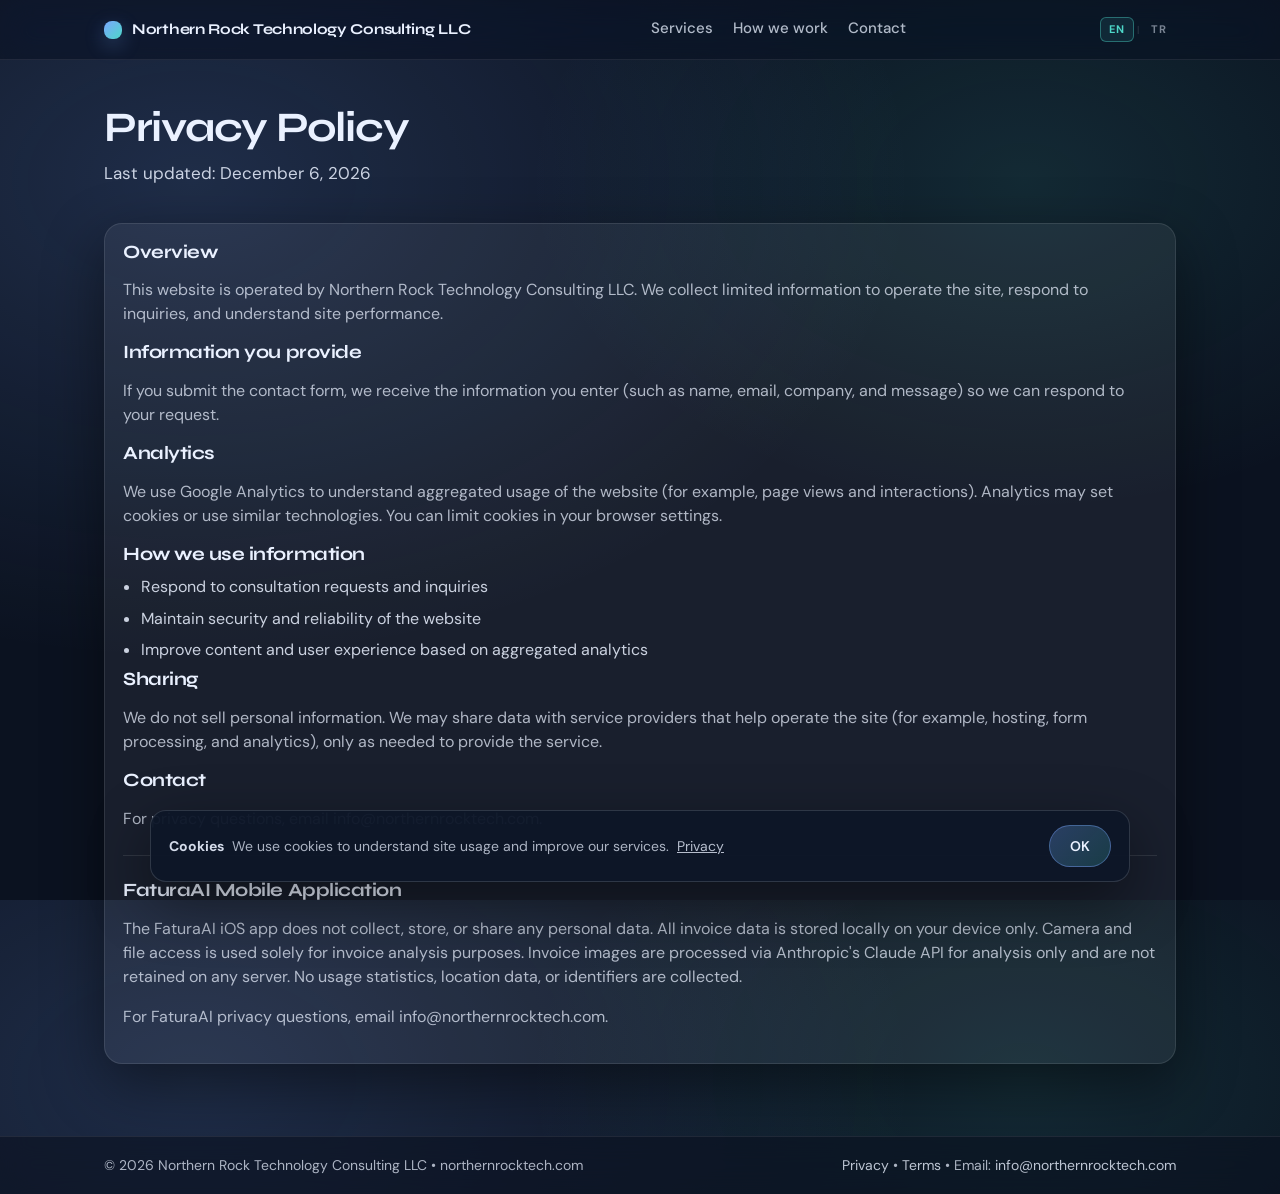
==== privacy.html @ 68e74c22 "Initial commit via Netlify" ====
<!doctype html>
<html lang="en">
<head>
  <meta charset="utf-8" />
<link rel="preconnect" href="https://fonts.googleapis.com" />
  <link rel="preconnect" href="https://fonts.gstatic.com" crossorigin />
  <style id="nrt-critical">
    /* Critical: hide dynamic elements before JS runs */
    .nav-drawer { display: none !important; }
    .skip-link { 
      position: fixed !important; 
      top: -300px !important; 
      opacity: 0 !important;
      pointer-events: none !important;
    }
    .nav-menu-btn { display: none !important; }
    .scroll-top { opacity: 0 !important; pointer-events: none !important; }
  </style>
  <meta name="viewport" content="width=device-width, initial-scale=1" />
  <title>Privacy Policy | Northern Rock Technology Consulting</title>
  <meta name="description" content="Privacy policy for Northern Rock Technology Consulting LLC." />
  <link rel="canonical" href="https://northernrocktech.com/privacy.html" />
  <meta property="og:image" content="https://northernrocktech.com/og-image.png" />
  <link rel="preload" href="/styles.css" as="style" />
  <link rel="stylesheet" href="/styles.css" />
  <link rel="icon" href="/favicon.ico" />
  <link rel="manifest" href="/site.webmanifest" />
  <meta name="theme-color" content="#0b1220" />

</head>
<body>
  <header class="nav">
    <div class="nav-inner">
      <a class="brand" href="/">
        <span class="brand-dot" aria-hidden="true"></span>
        <span>Northern Rock Technology Consulting LLC</span>
      </a>
      <nav class="nav-links">
        <a href="/services.html" data-i18n="nav_services">Services</a>
        <a href="/services.html#how" data-i18n="nav_how">How we work</a>
        <a href="/contact.html" data-i18n="nav_contact">Contact</a>
      </nav>
    </div>
  </header>

  <main id="main-content" class="container">
    <section class="page-head">
      <h1 data-i18n="privacy_title">Privacy Policy</h1>
      <p class="muted">Last updated: <span id="d"></span></p>
    </section>

    <section class="section">
      <div class="card" style="padding:18px;">
        <h3 style="margin-top:0;" data-i18n="privacy_h_overview">Overview</h3>
        <p class="muted" data-i18n="privacy_overview">This website is operated by Northern Rock Technology Consulting LLC. We collect limited information to operate the site, respond to inquiries, and understand site performance.</p>

        <h3 data-i18n="privacy_h_provided">Information you provide</h3>
        <p class="muted" data-i18n="privacy_provided">If you submit the contact form, we receive the information you enter (such as name, email, company, and message) so we can respond to your request.</p>

        <h3 data-i18n="privacy_h_analytics">Analytics</h3>
        <p class="muted" data-i18n="privacy_analytics">We use Google Analytics to understand aggregated usage of the website (for example, page views and interactions). Analytics may set cookies or use similar technologies. You can limit cookies in your browser settings.</p>

        <h3 data-i18n="privacy_h_use">How we use information</h3>
        <ul class="list">
          <li data-i18n="privacy_use_l1">Respond to consultation requests and inquiries</li>
          <li data-i18n="privacy_use_l2">Maintain security and reliability of the website</li>
          <li data-i18n="privacy_use_l3">Improve content and user experience based on aggregated analytics</li>
        </ul>

        <h3 data-i18n="privacy_h_sharing">Sharing</h3>
        <p class="muted" data-i18n="privacy_sharing">We do not sell personal information. We may share data with service providers that help operate the site (for example, hosting, form processing, and analytics), only as needed to provide the service.</p>

        <h3 data-i18n="privacy_h_contact">Contact</h3>
        <p class="muted"><span data-i18n="privacy_contact">For privacy questions, email info@northernrocktech.com.</span></p>

        <hr style="border:none; border-top:1px solid rgba(255,255,255,0.1); margin: 24px 0;" />

        <h3 data-i18n="privacy_h_faturaai">FaturaAI Mobile Application</h3>
        <p class="muted" data-i18n="privacy_faturaai_1">The FaturaAI iOS app does not collect, store, or share any personal data. All invoice data is stored locally on your device only. Camera and file access is used solely for invoice analysis purposes. Invoice images are processed via Anthropic's Claude API for analysis only and are not retained on any server. No usage statistics, location data, or identifiers are collected.</p>
        <p class="muted" data-i18n="privacy_faturaai_2">For FaturaAI privacy questions, email info@northernrocktech.com.</p>
      </div>
    </section>
  </main>

  <footer class="footer">
    <div class="container footer-inner">
      <div>© <span id="y"></span> Northern Rock Technology Consulting LLC • northernrocktech.com</div>
      <div class="muted">
        <a href="/privacy.html" data-i18n="footer_privacy">Privacy</a> •
        <a href="/terms.html" data-i18n="footer_terms">Terms</a> •
        <span data-i18n="footer_email_label">Email:</span> <a href="mailto:info@northernrocktech.com">info@northernrocktech.com</a>
      </div>
    </div>
  </footer>

  <script>
    document.getElementById("y").textContent = new Date().getFullYear();
    var dt = new Date();
    document.getElementById("d").textContent = dt.toLocaleDateString(undefined, {year:'numeric',month:'long',day:'numeric'});
  </script>
  <script src="/i18n.js"></script>

  <div id="cookieBanner" class="cookie" role="dialog" aria-live="polite" aria-label="Cookie notice" hidden>
    <div class="cookie-inner">
      <div class="cookie-text">
        <strong data-i18n="cookie_title">Cookies</strong>
        <span class="muted" data-i18n="cookie_text">We use cookies to understand site usage and improve our services.</span>
        <a class="cookie-link" href="/privacy.html" data-i18n="footer_privacy">Privacy</a>
      </div>
      <button id="cookieAccept" class="btn primary" type="button" data-i18n="cookie_ok">OK</button>
    </div>
  </div>
  <script>
    (function(){try{var key="nrt_cookie_ok";var banner=document.getElementById("cookieBanner");var btn=document.getElementById("cookieAccept");if(!banner||!btn)return;if(!localStorage.getItem(key)){banner.hidden=false;banner.classList.add("show");}btn.addEventListener("click",function(){localStorage.setItem(key,"1");banner.classList.remove("show");banner.hidden=true;});}catch(e){}})();
  </script>
</body>
</html>
---- styles.css ----
@import url('https://fonts.googleapis.com/css2?family=Syne:wght@400;500;600;700;800&family=DM+Sans:ital,opsz,wght@0,9..40,300;0,9..40,400;0,9..40,500;0,9..40,600;1,9..40,300;1,9..40,400&display=swap');

/* ============================================================
   Northern Rock Technology Consulting — styles.css v2
   UX-improved: accessibility, mobile nav, transitions, contrast
   ============================================================ */

/* ── Design Tokens ── */
:root {
  --bg: #0b1220;
  --card: rgba(255,255,255,.06);
  --border: rgba(255,255,255,.10);
  --text: #eaf1ff;
  --muted: rgba(234,241,255,.72);
  --muted-strong: rgba(234,241,255,.85); /* improved contrast */
  --accent: #7aa7ff;
  --accent2: #4dd7c8;
  --accent-hover: #9dbfff;
  --shadow: 0 20px 60px rgba(0,0,0,.45);
  --shadow-sm: 0 4px 20px rgba(0,0,0,.30);
  --radius: 18px;
  --radius-sm: 12px;
  --nav-h: 60px;
  --transition: .18s ease;
  --font-display: 'Syne', ui-sans-serif, sans-serif;
  --font-body: 'DM Sans', ui-sans-serif, sans-serif;
}

/* ── Reset & Base ── */
*, *::before, *::after { box-sizing: border-box; }
html { scroll-behavior: smooth; }
html, body { height: 100%; }
body {
  margin: 0;
  font-family: 'DM Sans', ui-sans-serif, system-ui, sans-serif;
  background:
    radial-gradient(1200px 800px at 15% 20%, rgba(122,167,255,.18), transparent 60%),
    radial-gradient(900px 600px at 80% 20%, rgba(77,215,200,.12), transparent 55%),
    var(--bg);
  color: var(--text);
  -webkit-font-smoothing: antialiased;
  line-height: 1.5;
}

/* ── Heading & Display Typography ── */
h1, h2, h3, h4, h5, h6 {
  margin: 0;
  font-family: var(--font-display);
  font-weight: 700;
  line-height: 1.12;
  letter-spacing: -0.025em;
}
p, li, label, figcaption {
  font-family: var(--font-body);
}


/* ── Page fade-in (prevents flash on navigation) ── */
body { animation: pageFade .22s ease; }
@keyframes pageFade { from { opacity: 0; } to { opacity: 1; } }

/* ── Skip to content (accessibility - visually hidden until focused) ── */
.skip-link {
  position: fixed;
  top: -200px;
  left: 16px;
  z-index: 9999;
  padding: 10px 18px;
  border-radius: 8px;
  background: var(--accent);
  color: #0b1220;
  font-weight: 700;
  font-size: 14px;
  transition: top .15s ease;
  pointer-events: none;
  opacity: 0;
}
.skip-link:focus {
  top: 10px;
  pointer-events: auto;
  opacity: 1;
}

/* ── Links ── */
a { color: inherit; text-decoration: none; }
a:hover { opacity: .92; }

/* ── Focus rings (accessibility) ── */
:focus-visible {
  outline: 2px solid var(--accent);
  outline-offset: 3px;
  border-radius: 4px;
}

/* ── Container ── */
.container { max-width: 1120px; margin: 0 auto; padding: 24px; }

/* ============================================================
   NAVIGATION
   ============================================================ */
.nav {
  position: sticky;
  top: 0;
  z-index: 200;
  height: var(--nav-h);
  backdrop-filter: blur(16px) saturate(1.4);
  -webkit-backdrop-filter: blur(16px) saturate(1.4);
  background: rgba(11,18,32,.60);
  border-bottom: 1px solid rgba(255,255,255,.08);
}
.nav-inner {
  max-width: 1120px;
  margin: 0 auto;
  padding: 0 24px;
  height: 100%;
  display: flex;
  align-items: center;
  justify-content: space-between;
  gap: 16px;
}
.brand {
  display: flex;
  align-items: center;
  gap: 10px;
  font-weight: 700;
  font-family: var(--font-display);
  font-size: 15px;
  letter-spacing: -0.02em;
  flex-shrink: 0;
  transition: opacity var(--transition);
}
.brand:hover { opacity: .85; }
.brand-dot {
  width: 18px; height: 18px;
  border-radius: 8px;
  background: linear-gradient(135deg, var(--accent), var(--accent2));
  box-shadow: 0 6px 20px rgba(122,167,255,.30);
  flex-shrink: 0;
}

/* Desktop nav links */
.nav-links {
  display: flex;
  align-items: center;
  gap: 20px;
}
.nav-links a {
  color: rgba(234,241,255,.75);
  font-family: var(--font-body);
  font-weight: 500;
  font-size: 15px;
  padding: 4px 0;
  border-bottom: 2px solid transparent;
  transition: color var(--transition), border-color var(--transition);
}
.nav-links a:hover { color: var(--text); opacity: 1; }
.nav-links a.active {
  color: var(--text);
  border-bottom-color: var(--accent2);
}

/* ── Language Switcher ── */
.lang-switcher {
  display: flex;
  align-items: center;
  gap: 3px;
  margin-left: 14px;
  flex-shrink: 0;
}
.lang-toggle {
  background: none;
  border: 1px solid transparent;
  color: rgba(234,241,255,.50);
  font-size: 11px;
  font-weight: 700;
  letter-spacing: .08em;
  padding: 4px 8px;
  border-radius: 6px;
  cursor: pointer;
  transition: color var(--transition), border-color var(--transition), background var(--transition);
  font-family: inherit;
  line-height: 1.4;
}
.lang-toggle:hover { color: var(--text); background: rgba(255,255,255,.07); }
.lang-toggle.active {
  color: var(--accent2);
  border-color: rgba(77,215,200,.40);
  background: rgba(77,215,200,.10);
}
.lang-sep {
  color: rgba(255,255,255,.15);
  font-size: 10px;
  user-select: none;
  pointer-events: none;
}

/* ── Mobile hamburger ── */
.nav-menu-btn {
  display: none;
  flex-direction: column;
  justify-content: center;
  align-items: center;
  gap: 5px;
  width: 38px; height: 38px;
  border: 1px solid rgba(255,255,255,.12);
  border-radius: 10px;
  background: rgba(0,0,0,.12);
  cursor: pointer;
  flex-shrink: 0;
  transition: background var(--transition);
}
.nav-menu-btn:hover { background: rgba(255,255,255,.08); }
.nav-menu-btn span {
  display: block;
  width: 18px; height: 2px;
  background: var(--text);
  border-radius: 2px;
  transition: transform .22s ease, opacity .22s ease;
}
.nav-menu-btn.open span:nth-child(1) { transform: translateY(7px) rotate(45deg); }
.nav-menu-btn.open span:nth-child(2) { opacity: 0; transform: scaleX(0); }
.nav-menu-btn.open span:nth-child(3) { transform: translateY(-7px) rotate(-45deg); }

/* Mobile drawer - ALWAYS hidden unless .open class present */
.nav-drawer {
  position: fixed;
  top: var(--nav-h);
  left: 0; right: 0;
  z-index: 199;
  background: rgba(11,18,32,.97);
  backdrop-filter: blur(20px);
  -webkit-backdrop-filter: blur(20px);
  border-bottom: 1px solid rgba(255,255,255,.10);
  padding: 16px 24px 24px;
  flex-direction: column;
  gap: 4px;
  display: none;
}
.nav-drawer.open {
  display: flex;
  animation: drawerSlide .18s ease;
}
@keyframes drawerSlide {
  from { opacity: 0; transform: translateY(-8px); }
  to { opacity: 1; transform: translateY(0); }
}
.nav-drawer a {
  display: block;
  padding: 13px 4px;
  color: rgba(234,241,255,.80);
  font-size: 17px;
  font-weight: 520;
  border-bottom: 1px solid rgba(255,255,255,.06);
  transition: color var(--transition), padding-left var(--transition);
}
.nav-drawer a:last-child { border-bottom: none; }
.nav-drawer a:hover { color: var(--text); padding-left: 8px; opacity: 1; }
.nav-drawer a.active { color: var(--accent2); }
.nav-drawer .drawer-lang {
  display: flex;
  gap: 8px;
  margin-top: 12px;
  padding-top: 12px;
  border-top: 1px solid rgba(255,255,255,.08);
}

/* ============================================================
   CARDS
   ============================================================ */
.card {
  background: var(--card);
  border: 1px solid var(--border);
  border-radius: var(--radius);
  box-shadow: var(--shadow);
  transition: border-color var(--transition), transform var(--transition), box-shadow var(--transition), background var(--transition);
}
/* Clickable cards (service items) get lift on hover */
.service.card:hover, a.card:hover {
  border-color: rgba(122,167,255,.30);
  transform: translateY(-3px);
  background: rgba(122,167,255,.05);
  box-shadow: 0 16px 48px rgba(0,0,0,.45), 0 0 0 1px rgba(122,167,255,.10);
}
.service.card:hover .service-icon {
  background: rgba(122,167,255,.14);
  border-color: rgba(122,167,255,.25);
}

/* ── Typography helpers ── */
.muted { color: var(--muted); }
.muted-strong { color: var(--muted-strong); }
.tiny { font-size: 12px; line-height: 1.4; }

/* ============================================================
   HERO
   ============================================================ */
.hero {
  display: grid;
  grid-template-columns: 1.4fr .9fr;
  gap: 18px;
  padding-top: 18px;
  align-items: stretch;
}
.hero-card { 
  padding: 30px 32px;
  position: relative;
  overflow: hidden;
}

/* Subtle dot-grid texture on hero left card */
.hero-card::before {
  content: '';
  position: absolute;
  inset: 0;
  background-image: radial-gradient(circle, rgba(122,167,255,.12) 1px, transparent 1px);
  background-size: 28px 28px;
  background-position: 14px 14px;
  pointer-events: none;
  z-index: 0;
}
.hero-card > * { position: relative; z-index: 1; }

/* Animated accent top border */
.hero-card::after {
  content: '';
  position: absolute;
  top: 0; left: 0;
  height: 2px;
  width: 100%;
  background: linear-gradient(90deg, var(--accent), var(--accent2), transparent);
  opacity: .7;
}
.eyebrow {
  color: var(--accent2);
  font-weight: 600;
  font-size: 12px;
  letter-spacing: .10em;
  margin-bottom: 12px;
  text-transform: uppercase;
  font-family: var(--font-body);
  opacity: .9;
}
.hero h1 {
  font-size: clamp(26px, 2.8vw, 36px);
  line-height: 1.08;
  margin: 0 0 18px;
  letter-spacing: -.045em;
  font-family: var(--font-display);
  font-weight: 700;
}
.hero p {
  font-size: 18px;
  line-height: 1.65;
  margin: 0 0 24px;
  color: var(--muted-strong);
  font-family: var(--font-body);
  font-weight: 300;
}
.hero-actions {
  display: flex;
  flex-wrap: wrap;
  gap: 10px;
  align-items: center;
}

.pill {
  display: inline-flex;
  align-items: center;
  padding: 9px 14px;
  border-radius: 999px;
  border: 1px solid rgba(255,255,255,.12);
  background: rgba(0,0,0,.10);
  color: rgba(234,241,255,.80);
  font-size: 13px;
  letter-spacing: .01em;
}

/* ── Hero meta card ── */
.hero-meta {
  padding: 22px;
  position: relative;
  overflow: hidden;
  height: 100%;
  display: flex;
  flex-direction: column;
  justify-content: space-between;
}
.meta-row {
  display: grid;
  grid-template-columns: 140px 1fr;
  gap: 14px;
  align-items: start;
  padding: 12px 0;
  border-bottom: 1px solid rgba(255,255,255,.07);
}
.meta-row:last-of-type { border-bottom: none; }
.meta-k { color: var(--muted); white-space: nowrap; font-size: 14px; }
.meta-v {
  text-align: right;
  font-weight: 650;
  line-height: 1.35;
  overflow-wrap: anywhere;
  word-break: break-word;
  font-size: 14px;
}

/* orbs */
.meta-visual { position: absolute; inset: -40px -40px auto auto; width: 240px; height: 240px; opacity: .28; pointer-events: none; }
.orb {
  position: absolute;
  inset: 0;
  border-radius: 90px;
  background:
    radial-gradient(circle at 35% 35%, rgba(122,167,255,.35), transparent 55%),
    radial-gradient(circle at 60% 65%, rgba(77,215,200,.24), transparent 55%);
}
.orb.small { inset: 55px 55px auto auto; width: 110px; height: 110px; border-radius: 44px; opacity: .85; }
.orb.tiny { inset: auto auto 70px 70px; width: 70px; height: 70px; border-radius: 30px; opacity: .7; }

/* ============================================================
   BUTTONS
   ============================================================ */
.btn {
  display: inline-flex;
  align-items: center;
  justify-content: center;
  gap: 8px;
  padding: 11px 20px;
  border-radius: 999px;
  border: 1px solid rgba(255,255,255,.16);
  background: rgba(0,0,0,.14);
  color: var(--text);
  font-weight: 600;
  font-size: 14px;
  font-family: var(--font-body);
  letter-spacing: 0.01em;
  cursor: pointer;
  transition: transform var(--transition), background var(--transition), border-color var(--transition), box-shadow var(--transition);
  position: relative;
  overflow: hidden;
  white-space: nowrap;
}
.btn:hover {
  transform: translateY(-2px);
  background: rgba(255,255,255,.07);
  border-color: rgba(255,255,255,.22);
  box-shadow: 0 8px 24px rgba(0,0,0,.30);
  opacity: 1;
}
.btn:active { transform: translateY(0); }

.btn.primary {
  border-color: rgba(122,167,255,.40);
  background: linear-gradient(135deg, rgba(122,167,255,.28), rgba(77,215,200,.20));
}
.btn.primary:hover {
  border-color: rgba(122,167,255,.65);
  background: linear-gradient(135deg, rgba(122,167,255,.38), rgba(77,215,200,.30));
  box-shadow: 0 8px 28px rgba(122,167,255,.20);
}

/* Loading state */
.btn.loading {
  pointer-events: none;
  opacity: .7;
}
.btn.loading::after {
  content: '';
  width: 14px; height: 14px;
  border: 2px solid rgba(255,255,255,.3);
  border-top-color: var(--text);
  border-radius: 50%;
  animation: spin .65s linear infinite;
  margin-left: 6px;
}
@keyframes spin { to { transform: rotate(360deg); } }

/* ============================================================
   SECTIONS & GRID
   ============================================================ */
.section { padding: 20px 0 8px; }
.section-head {
  display: flex;
  align-items: flex-end;
  justify-content: space-between;
  gap: 16px;
  margin-bottom: 16px;
}
.section-head h2 { margin: 0; font-size: 30px; letter-spacing: -.03em; font-family: var(--font-display); font-weight: 800; }
.section-head p { margin: 0; }

.grid {
  display: grid;
  grid-template-columns: repeat(2, minmax(0, 1fr));
  gap: 16px;
}

/* Service cards */
.section .grid .card {
  animation: cardFadeIn .35s ease both;
}
.section .grid .card:nth-child(1) { animation-delay: .05s; }
.section .grid .card:nth-child(2) { animation-delay: .10s; }
.section .grid .card:nth-child(3) { animation-delay: .15s; }
.section .grid .card:nth-child(4) { animation-delay: .20s; }
@keyframes cardFadeIn {
  from { opacity: 0; transform: translateY(12px); }
  to   { opacity: 1; transform: translateY(0); }
}
.service { padding: 22px; }
.service h3 { margin: 10px 0 8px; font-size: 16px; letter-spacing: -.02em; font-family: var(--font-display); font-weight: 700; }
.service p { margin: 0 0 8px; color: var(--muted); }
.service-icon {
  width: 42px; height: 42px;
  border-radius: 14px;
  display: flex;
  align-items: center;
  justify-content: center;
  border: 1px solid rgba(255,255,255,.12);
  background: rgba(0,0,0,.14);
  font-size: 20px;
  transition: background var(--transition), border-color var(--transition), transform .22s ease;
}
.list { margin: 10px 0 0; padding-left: 18px; color: var(--muted-strong); }
.list li { margin: 8px 0; line-height: 1.45; }

/* CTA strip */
.cta {
  margin-top: 18px;
  padding: 20px 24px;
  display: flex;
  align-items: center;
  justify-content: space-between;
  gap: 16px;
  flex-wrap: wrap;
}
.cta-title { margin: 0 0 6px; font-size: 20px; font-weight: 700; font-family: var(--font-display); letter-spacing: -.02em; }

/* ============================================================
   PAGE HEADERS
   ============================================================ */
.page-head { padding-top: 20px; margin-bottom: 4px; }
.page-head h1 { margin: 0 0 10px; font-size: 42px; letter-spacing: -.03em; font-family: var(--font-display); }
.page-head p { margin: 0 0 16px; color: var(--muted-strong); font-size: 17px; }

/* ============================================================
   CONTACT FORM
   ============================================================ */
.contact-grid { grid-template-columns: .9fr 1.1fr; }

label {
  display: block;
  margin-top: 14px;
  margin-bottom: 6px;
  font-weight: 650;
  font-size: 14px;
  color: rgba(234,241,255,.88);
  letter-spacing: .01em;
}
input, textarea, select {
  width: 100%;
  padding: 12px 14px;
  border-radius: var(--radius-sm);
  border: 1px solid rgba(255,255,255,.14);
  background: rgba(0,0,0,.18);
  color: var(--text);
  font-size: 16px; /* prevents iOS auto-zoom */
  font-family: inherit;
  outline: none;
  transition: border-color var(--transition), box-shadow var(--transition);
}
textarea { min-height: 120px; resize: vertical; }
input:focus, textarea:focus {
  border-color: rgba(122,167,255,.55);
  box-shadow: 0 0 0 3px rgba(122,167,255,.10);
}
input::placeholder, textarea::placeholder { color: rgba(234,241,255,.35); }

.form-actions {
  display: flex;
  align-items: center;
  gap: 12px;
  margin-top: 16px;
  flex-wrap: wrap;
}
.hidden { display: none; }

/* ============================================================
   FOOTER
   ============================================================ */
.footer {
  margin-top: 40px;
  border-top: 1px solid rgba(255,255,255,.08);
  font-family: var(--font-body);
  background: rgba(11,18,32,.60);
  backdrop-filter: blur(14px);
  -webkit-backdrop-filter: blur(14px);
}
.footer-inner {
  max-width: 1120px;
  margin: 0 auto;
  display: flex;
  justify-content: space-between;
  align-items: center;
  gap: 12px;
  flex-wrap: wrap;
  padding: 18px 24px;
  font-size: 14px;
  color: var(--muted);
}
.footer a { color: rgba(234,241,255,.80); transition: color var(--transition); }
.footer a:hover { color: var(--text); opacity: 1; }

/* ============================================================
   TOAST & MODAL
   ============================================================ */
.toast {
  position: fixed;
  left: 50%;
  bottom: 28px;
  transform: translateX(-50%) translateY(8px);
  background: rgba(15,27,46,.96);
  border: 1px solid rgba(255,255,255,.14);
  box-shadow: var(--shadow);
  border-radius: 14px;
  padding: 13px 18px;
  color: rgba(234,241,255,.95);
  font-size: 14px;
  font-weight: 500;
  opacity: 0;
  pointer-events: none;
  z-index: 300;
  transition: opacity .2s ease, transform .2s ease;
  white-space: nowrap;
  max-width: calc(100vw - 32px);
  text-align: center;
}
.toast.show { opacity: 1; transform: translateX(-50%) translateY(0); }
.toast.error { border-color: rgba(255,120,120,.40); }

.modal {
  position: fixed;
  inset: 0;
  background: rgba(0,0,0,.60);
  display: none;
  align-items: center;
  justify-content: center;
  padding: 18px;
  z-index: 400;
}
.modal.open { display: flex; }
.modal-card {
  width: min(520px, 100%);
  padding: 32px;
  border-radius: 20px;
  background: rgba(13,22,40,.98);
  border: 1px solid rgba(255,255,255,.14);
  box-shadow: var(--shadow);
  text-align: center;
  animation: modalPop .2s ease;
}
@keyframes modalPop {
  from { opacity: 0; transform: scale(.95); }
  to { opacity: 1; transform: scale(1); }
}
.modal-icon { font-size: 44px; margin-bottom: 8px; }
.modal-card h2 { margin: 0 0 10px; }
.modal-card p { margin: 0 0 16px; color: var(--muted); }
.modal-actions { display: flex; gap: 10px; justify-content: center; flex-wrap: wrap; }

/* ============================================================
   COOKIE BANNER
   ============================================================ */
.cookie {
  position: fixed;
  left: 18px; right: 18px; bottom: 18px;
  z-index: 150;
  display: flex;
  justify-content: center;
  pointer-events: none;
}
.cookie[hidden] { display: none !important; }
.cookie.show { pointer-events: auto; }
.cookie-inner {
  width: min(980px, 100%);
  background: rgba(13,22,40,.96);
  border: 1px solid rgba(255,255,255,.14);
  box-shadow: var(--shadow);
  border-radius: 16px;
  padding: 14px 18px;
  display: flex;
  align-items: center;
  justify-content: space-between;
  gap: 14px;
  animation: cookieSlide .25s ease;
}
@keyframes cookieSlide {
  from { opacity: 0; transform: translateY(10px); }
  to { opacity: 1; transform: translateY(0); }
}
.cookie-text { display: flex; align-items: baseline; gap: 8px; flex-wrap: wrap; color: rgba(234,241,255,.90); font-size: 14px; }
.cookie-link { text-decoration: underline; opacity: .85; }

/* ============================================================
   SCROLL-TO-TOP BUTTON
   ============================================================ */
.scroll-top {
  position: fixed;
  right: 20px;
  bottom: 20px;
  z-index: 100;
  width: 42px; height: 42px;
  border-radius: 14px;
  border: 1px solid rgba(255,255,255,.14);
  background: rgba(11,18,32,.80);
  backdrop-filter: blur(10px);
  color: var(--text);
  cursor: pointer;
  display: flex;
  align-items: center;
  justify-content: center;
  font-size: 18px;
  opacity: 0;
  transform: translateY(10px);
  transition: opacity var(--transition), transform var(--transition), background var(--transition);
  pointer-events: none;
}
.scroll-top.visible {
  opacity: 1;
  transform: translateY(0);
  pointer-events: auto;
}
.scroll-top:hover { background: rgba(122,167,255,.15); border-color: rgba(122,167,255,.35); }

/* ============================================================
   RESPONSIVE
   ============================================================ */
@media (max-width: 980px) {
  .hero { grid-template-columns: 1fr; }
  .hero h1 { font-size: 34px; }
  .grid { grid-template-columns: 1fr; }
  .contact-grid { grid-template-columns: 1fr; }
  .section-head { flex-direction: column; align-items: flex-start; }
  .cta { flex-direction: column; align-items: flex-start; }
}

@media (max-width: 720px) {
  /* Hide desktop nav, show hamburger */
  .nav-links { display: none; }
  .nav-menu-btn { display: flex; }
  .lang-switcher { display: none; } /* moved inside drawer */

  .hero h1 { font-size: 28px; }
  .hero-card { padding: 20px; }
  .page-head h1 { font-size: 32px; }
  .section-head h2 { font-size: 24px; }
  .container { padding: 16px; }
}

@media (max-width: 520px) {
  .cookie-inner { align-items: flex-start; flex-direction: column; }
  .cookie { left: 12px; right: 12px; bottom: 12px; }
  .scroll-top { right: 14px; bottom: 80px; } /* above cookie on mobile */
  .hero h1 { font-size: 24px; }
  .btn { font-size: 14px; padding: 10px 16px; }
}

/* ============================================================
   UTILITY
   ============================================================ */
.sr-only {
  position: absolute;
  width: 1px; height: 1px;
  padding: 0; margin: -1px;
  overflow: hidden;
  clip: rect(0,0,0,0);
  white-space: nowrap;
  border: 0;
}
---- styles.css ----
@import url('https://fonts.googleapis.com/css2?family=Syne:wght@400;500;600;700;800&family=DM+Sans:ital,opsz,wght@0,9..40,300;0,9..40,400;0,9..40,500;0,9..40,600;1,9..40,300;1,9..40,400&display=swap');

/* ============================================================
   Northern Rock Technology Consulting — styles.css v2
   UX-improved: accessibility, mobile nav, transitions, contrast
   ============================================================ */

/* ── Design Tokens ── */
:root {
  --bg: #0b1220;
  --card: rgba(255,255,255,.06);
  --border: rgba(255,255,255,.10);
  --text: #eaf1ff;
  --muted: rgba(234,241,255,.72);
  --muted-strong: rgba(234,241,255,.85); /* improved contrast */
  --accent: #7aa7ff;
  --accent2: #4dd7c8;
  --accent-hover: #9dbfff;
  --shadow: 0 20px 60px rgba(0,0,0,.45);
  --shadow-sm: 0 4px 20px rgba(0,0,0,.30);
  --radius: 18px;
  --radius-sm: 12px;
  --nav-h: 60px;
  --transition: .18s ease;
  --font-display: 'Syne', ui-sans-serif, sans-serif;
  --font-body: 'DM Sans', ui-sans-serif, sans-serif;
}

/* ── Reset & Base ── */
*, *::before, *::after { box-sizing: border-box; }
html { scroll-behavior: smooth; }
html, body { height: 100%; }
body {
  margin: 0;
  font-family: 'DM Sans', ui-sans-serif, system-ui, sans-serif;
  background:
    radial-gradient(1200px 800px at 15% 20%, rgba(122,167,255,.18), transparent 60%),
    radial-gradient(900px 600px at 80% 20%, rgba(77,215,200,.12), transparent 55%),
    var(--bg);
  color: var(--text);
  -webkit-font-smoothing: antialiased;
  line-height: 1.5;
}

/* ── Heading & Display Typography ── */
h1, h2, h3, h4, h5, h6 {
  margin: 0;
  font-family: var(--font-display);
  font-weight: 700;
  line-height: 1.12;
  letter-spacing: -0.025em;
}
p, li, label, figcaption {
  font-family: var(--font-body);
}


/* ── Page fade-in (prevents flash on navigation) ── */
body { animation: pageFade .22s ease; }
@keyframes pageFade { from { opacity: 0; } to { opacity: 1; } }

/* ── Skip to content (accessibility - visually hidden until focused) ── */
.skip-link {
  position: fixed;
  top: -200px;
  left: 16px;
  z-index: 9999;
  padding: 10px 18px;
  border-radius: 8px;
  background: var(--accent);
  color: #0b1220;
  font-weight: 700;
  font-size: 14px;
  transition: top .15s ease;
  pointer-events: none;
  opacity: 0;
}
.skip-link:focus {
  top: 10px;
  pointer-events: auto;
  opacity: 1;
}

/* ── Links ── */
a { color: inherit; text-decoration: none; }
a:hover { opacity: .92; }

/* ── Focus rings (accessibility) ── */
:focus-visible {
  outline: 2px solid var(--accent);
  outline-offset: 3px;
  border-radius: 4px;
}

/* ── Container ── */
.container { max-width: 1120px; margin: 0 auto; padding: 24px; }

/* ============================================================
   NAVIGATION
   ============================================================ */
.nav {
  position: sticky;
  top: 0;
  z-index: 200;
  height: var(--nav-h);
  backdrop-filter: blur(16px) saturate(1.4);
  -webkit-backdrop-filter: blur(16px) saturate(1.4);
  background: rgba(11,18,32,.60);
  border-bottom: 1px solid rgba(255,255,255,.08);
}
.nav-inner {
  max-width: 1120px;
  margin: 0 auto;
  padding: 0 24px;
  height: 100%;
  display: flex;
  align-items: center;
  justify-content: space-between;
  gap: 16px;
}
.brand {
  display: flex;
  align-items: center;
  gap: 10px;
  font-weight: 700;
  font-family: var(--font-display);
  font-size: 15px;
  letter-spacing: -0.02em;
  flex-shrink: 0;
  transition: opacity var(--transition);
}
.brand:hover { opacity: .85; }
.brand-dot {
  width: 18px; height: 18px;
  border-radius: 8px;
  background: linear-gradient(135deg, var(--accent), var(--accent2));
  box-shadow: 0 6px 20px rgba(122,167,255,.30);
  flex-shrink: 0;
}

/* Desktop nav links */
.nav-links {
  display: flex;
  align-items: center;
  gap: 20px;
}
.nav-links a {
  color: rgba(234,241,255,.75);
  font-family: var(--font-body);
  font-weight: 500;
  font-size: 15px;
  padding: 4px 0;
  border-bottom: 2px solid transparent;
  transition: color var(--transition), border-color var(--transition);
}
.nav-links a:hover { color: var(--text); opacity: 1; }
.nav-links a.active {
  color: var(--text);
  border-bottom-color: var(--accent2);
}

/* ── Language Switcher ── */
.lang-switcher {
  display: flex;
  align-items: center;
  gap: 3px;
  margin-left: 14px;
  flex-shrink: 0;
}
.lang-toggle {
  background: none;
  border: 1px solid transparent;
  color: rgba(234,241,255,.50);
  font-size: 11px;
  font-weight: 700;
  letter-spacing: .08em;
  padding: 4px 8px;
  border-radius: 6px;
  cursor: pointer;
  transition: color var(--transition), border-color var(--transition), background var(--transition);
  font-family: inherit;
  line-height: 1.4;
}
.lang-toggle:hover { color: var(--text); background: rgba(255,255,255,.07); }
.lang-toggle.active {
  color: var(--accent2);
  border-color: rgba(77,215,200,.40);
  background: rgba(77,215,200,.10);
}
.lang-sep {
  color: rgba(255,255,255,.15);
  font-size: 10px;
  user-select: none;
  pointer-events: none;
}

/* ── Mobile hamburger ── */
.nav-menu-btn {
  display: none;
  flex-direction: column;
  justify-content: center;
  align-items: center;
  gap: 5px;
  width: 38px; height: 38px;
  border: 1px solid rgba(255,255,255,.12);
  border-radius: 10px;
  background: rgba(0,0,0,.12);
  cursor: pointer;
  flex-shrink: 0;
  transition: background var(--transition);
}
.nav-menu-btn:hover { background: rgba(255,255,255,.08); }
.nav-menu-btn span {
  display: block;
  width: 18px; height: 2px;
  background: var(--text);
  border-radius: 2px;
  transition: transform .22s ease, opacity .22s ease;
}
.nav-menu-btn.open span:nth-child(1) { transform: translateY(7px) rotate(45deg); }
.nav-menu-btn.open span:nth-child(2) { opacity: 0; transform: scaleX(0); }
.nav-menu-btn.open span:nth-child(3) { transform: translateY(-7px) rotate(-45deg); }

/* Mobile drawer - ALWAYS hidden unless .open class present */
.nav-drawer {
  position: fixed;
  top: var(--nav-h);
  left: 0; right: 0;
  z-index: 199;
  background: rgba(11,18,32,.97);
  backdrop-filter: blur(20px);
  -webkit-backdrop-filter: blur(20px);
  border-bottom: 1px solid rgba(255,255,255,.10);
  padding: 16px 24px 24px;
  flex-direction: column;
  gap: 4px;
  display: none;
}
.nav-drawer.open {
  display: flex;
  animation: drawerSlide .18s ease;
}
@keyframes drawerSlide {
  from { opacity: 0; transform: translateY(-8px); }
  to { opacity: 1; transform: translateY(0); }
}
.nav-drawer a {
  display: block;
  padding: 13px 4px;
  color: rgba(234,241,255,.80);
  font-size: 17px;
  font-weight: 520;
  border-bottom: 1px solid rgba(255,255,255,.06);
  transition: color var(--transition), padding-left var(--transition);
}
.nav-drawer a:last-child { border-bottom: none; }
.nav-drawer a:hover { color: var(--text); padding-left: 8px; opacity: 1; }
.nav-drawer a.active { color: var(--accent2); }
.nav-drawer .drawer-lang {
  display: flex;
  gap: 8px;
  margin-top: 12px;
  padding-top: 12px;
  border-top: 1px solid rgba(255,255,255,.08);
}

/* ============================================================
   CARDS
   ============================================================ */
.card {
  background: var(--card);
  border: 1px solid var(--border);
  border-radius: var(--radius);
  box-shadow: var(--shadow);
  transition: border-color var(--transition), transform var(--transition), box-shadow var(--transition), background var(--transition);
}
/* Clickable cards (service items) get lift on hover */
.service.card:hover, a.card:hover {
  border-color: rgba(122,167,255,.30);
  transform: translateY(-3px);
  background: rgba(122,167,255,.05);
  box-shadow: 0 16px 48px rgba(0,0,0,.45), 0 0 0 1px rgba(122,167,255,.10);
}
.service.card:hover .service-icon {
  background: rgba(122,167,255,.14);
  border-color: rgba(122,167,255,.25);
}

/* ── Typography helpers ── */
.muted { color: var(--muted); }
.muted-strong { color: var(--muted-strong); }
.tiny { font-size: 12px; line-height: 1.4; }

/* ============================================================
   HERO
   ============================================================ */
.hero {
  display: grid;
  grid-template-columns: 1.4fr .9fr;
  gap: 18px;
  padding-top: 18px;
  align-items: stretch;
}
.hero-card { 
  padding: 30px 32px;
  position: relative;
  overflow: hidden;
}

/* Subtle dot-grid texture on hero left card */
.hero-card::before {
  content: '';
  position: absolute;
  inset: 0;
  background-image: radial-gradient(circle, rgba(122,167,255,.12) 1px, transparent 1px);
  background-size: 28px 28px;
  background-position: 14px 14px;
  pointer-events: none;
  z-index: 0;
}
.hero-card > * { position: relative; z-index: 1; }

/* Animated accent top border */
.hero-card::after {
  content: '';
  position: absolute;
  top: 0; left: 0;
  height: 2px;
  width: 100%;
  background: linear-gradient(90deg, var(--accent), var(--accent2), transparent);
  opacity: .7;
}
.eyebrow {
  color: var(--accent2);
  font-weight: 600;
  font-size: 12px;
  letter-spacing: .10em;
  margin-bottom: 12px;
  text-transform: uppercase;
  font-family: var(--font-body);
  opacity: .9;
}
.hero h1 {
  font-size: clamp(26px, 2.8vw, 36px);
  line-height: 1.08;
  margin: 0 0 18px;
  letter-spacing: -.045em;
  font-family: var(--font-display);
  font-weight: 700;
}
.hero p {
  font-size: 18px;
  line-height: 1.65;
  margin: 0 0 24px;
  color: var(--muted-strong);
  font-family: var(--font-body);
  font-weight: 300;
}
.hero-actions {
  display: flex;
  flex-wrap: wrap;
  gap: 10px;
  align-items: center;
}

.pill {
  display: inline-flex;
  align-items: center;
  padding: 9px 14px;
  border-radius: 999px;
  border: 1px solid rgba(255,255,255,.12);
  background: rgba(0,0,0,.10);
  color: rgba(234,241,255,.80);
  font-size: 13px;
  letter-spacing: .01em;
}

/* ── Hero meta card ── */
.hero-meta {
  padding: 22px;
  position: relative;
  overflow: hidden;
  height: 100%;
  display: flex;
  flex-direction: column;
  justify-content: space-between;
}
.meta-row {
  display: grid;
  grid-template-columns: 140px 1fr;
  gap: 14px;
  align-items: start;
  padding: 12px 0;
  border-bottom: 1px solid rgba(255,255,255,.07);
}
.meta-row:last-of-type { border-bottom: none; }
.meta-k { color: var(--muted); white-space: nowrap; font-size: 14px; }
.meta-v {
  text-align: right;
  font-weight: 650;
  line-height: 1.35;
  overflow-wrap: anywhere;
  word-break: break-word;
  font-size: 14px;
}

/* orbs */
.meta-visual { position: absolute; inset: -40px -40px auto auto; width: 240px; height: 240px; opacity: .28; pointer-events: none; }
.orb {
  position: absolute;
  inset: 0;
  border-radius: 90px;
  background:
    radial-gradient(circle at 35% 35%, rgba(122,167,255,.35), transparent 55%),
    radial-gradient(circle at 60% 65%, rgba(77,215,200,.24), transparent 55%);
}
.orb.small { inset: 55px 55px auto auto; width: 110px; height: 110px; border-radius: 44px; opacity: .85; }
.orb.tiny { inset: auto auto 70px 70px; width: 70px; height: 70px; border-radius: 30px; opacity: .7; }

/* ============================================================
   BUTTONS
   ============================================================ */
.btn {
  display: inline-flex;
  align-items: center;
  justify-content: center;
  gap: 8px;
  padding: 11px 20px;
  border-radius: 999px;
  border: 1px solid rgba(255,255,255,.16);
  background: rgba(0,0,0,.14);
  color: var(--text);
  font-weight: 600;
  font-size: 14px;
  font-family: var(--font-body);
  letter-spacing: 0.01em;
  cursor: pointer;
  transition: transform var(--transition), background var(--transition), border-color var(--transition), box-shadow var(--transition);
  position: relative;
  overflow: hidden;
  white-space: nowrap;
}
.btn:hover {
  transform: translateY(-2px);
  background: rgba(255,255,255,.07);
  border-color: rgba(255,255,255,.22);
  box-shadow: 0 8px 24px rgba(0,0,0,.30);
  opacity: 1;
}
.btn:active { transform: translateY(0); }

.btn.primary {
  border-color: rgba(122,167,255,.40);
  background: linear-gradient(135deg, rgba(122,167,255,.28), rgba(77,215,200,.20));
}
.btn.primary:hover {
  border-color: rgba(122,167,255,.65);
  background: linear-gradient(135deg, rgba(122,167,255,.38), rgba(77,215,200,.30));
  box-shadow: 0 8px 28px rgba(122,167,255,.20);
}

/* Loading state */
.btn.loading {
  pointer-events: none;
  opacity: .7;
}
.btn.loading::after {
  content: '';
  width: 14px; height: 14px;
  border: 2px solid rgba(255,255,255,.3);
  border-top-color: var(--text);
  border-radius: 50%;
  animation: spin .65s linear infinite;
  margin-left: 6px;
}
@keyframes spin { to { transform: rotate(360deg); } }

/* ============================================================
   SECTIONS & GRID
   ============================================================ */
.section { padding: 20px 0 8px; }
.section-head {
  display: flex;
  align-items: flex-end;
  justify-content: space-between;
  gap: 16px;
  margin-bottom: 16px;
}
.section-head h2 { margin: 0; font-size: 30px; letter-spacing: -.03em; font-family: var(--font-display); font-weight: 800; }
.section-head p { margin: 0; }

.grid {
  display: grid;
  grid-template-columns: repeat(2, minmax(0, 1fr));
  gap: 16px;
}

/* Service cards */
.section .grid .card {
  animation: cardFadeIn .35s ease both;
}
.section .grid .card:nth-child(1) { animation-delay: .05s; }
.section .grid .card:nth-child(2) { animation-delay: .10s; }
.section .grid .card:nth-child(3) { animation-delay: .15s; }
.section .grid .card:nth-child(4) { animation-delay: .20s; }
@keyframes cardFadeIn {
  from { opacity: 0; transform: translateY(12px); }
  to   { opacity: 1; transform: translateY(0); }
}
.service { padding: 22px; }
.service h3 { margin: 10px 0 8px; font-size: 16px; letter-spacing: -.02em; font-family: var(--font-display); font-weight: 700; }
.service p { margin: 0 0 8px; color: var(--muted); }
.service-icon {
  width: 42px; height: 42px;
  border-radius: 14px;
  display: flex;
  align-items: center;
  justify-content: center;
  border: 1px solid rgba(255,255,255,.12);
  background: rgba(0,0,0,.14);
  font-size: 20px;
  transition: background var(--transition), border-color var(--transition), transform .22s ease;
}
.list { margin: 10px 0 0; padding-left: 18px; color: var(--muted-strong); }
.list li { margin: 8px 0; line-height: 1.45; }

/* CTA strip */
.cta {
  margin-top: 18px;
  padding: 20px 24px;
  display: flex;
  align-items: center;
  justify-content: space-between;
  gap: 16px;
  flex-wrap: wrap;
}
.cta-title { margin: 0 0 6px; font-size: 20px; font-weight: 700; font-family: var(--font-display); letter-spacing: -.02em; }

/* ============================================================
   PAGE HEADERS
   ============================================================ */
.page-head { padding-top: 20px; margin-bottom: 4px; }
.page-head h1 { margin: 0 0 10px; font-size: 42px; letter-spacing: -.03em; font-family: var(--font-display); }
.page-head p { margin: 0 0 16px; color: var(--muted-strong); font-size: 17px; }

/* ============================================================
   CONTACT FORM
   ============================================================ */
.contact-grid { grid-template-columns: .9fr 1.1fr; }

label {
  display: block;
  margin-top: 14px;
  margin-bottom: 6px;
  font-weight: 650;
  font-size: 14px;
  color: rgba(234,241,255,.88);
  letter-spacing: .01em;
}
input, textarea, select {
  width: 100%;
  padding: 12px 14px;
  border-radius: var(--radius-sm);
  border: 1px solid rgba(255,255,255,.14);
  background: rgba(0,0,0,.18);
  color: var(--text);
  font-size: 16px; /* prevents iOS auto-zoom */
  font-family: inherit;
  outline: none;
  transition: border-color var(--transition), box-shadow var(--transition);
}
textarea { min-height: 120px; resize: vertical; }
input:focus, textarea:focus {
  border-color: rgba(122,167,255,.55);
  box-shadow: 0 0 0 3px rgba(122,167,255,.10);
}
input::placeholder, textarea::placeholder { color: rgba(234,241,255,.35); }

.form-actions {
  display: flex;
  align-items: center;
  gap: 12px;
  margin-top: 16px;
  flex-wrap: wrap;
}
.hidden { display: none; }

/* ============================================================
   FOOTER
   ============================================================ */
.footer {
  margin-top: 40px;
  border-top: 1px solid rgba(255,255,255,.08);
  font-family: var(--font-body);
  background: rgba(11,18,32,.60);
  backdrop-filter: blur(14px);
  -webkit-backdrop-filter: blur(14px);
}
.footer-inner {
  max-width: 1120px;
  margin: 0 auto;
  display: flex;
  justify-content: space-between;
  align-items: center;
  gap: 12px;
  flex-wrap: wrap;
  padding: 18px 24px;
  font-size: 14px;
  color: var(--muted);
}
.footer a { color: rgba(234,241,255,.80); transition: color var(--transition); }
.footer a:hover { color: var(--text); opacity: 1; }

/* ============================================================
   TOAST & MODAL
   ============================================================ */
.toast {
  position: fixed;
  left: 50%;
  bottom: 28px;
  transform: translateX(-50%) translateY(8px);
  background: rgba(15,27,46,.96);
  border: 1px solid rgba(255,255,255,.14);
  box-shadow: var(--shadow);
  border-radius: 14px;
  padding: 13px 18px;
  color: rgba(234,241,255,.95);
  font-size: 14px;
  font-weight: 500;
  opacity: 0;
  pointer-events: none;
  z-index: 300;
  transition: opacity .2s ease, transform .2s ease;
  white-space: nowrap;
  max-width: calc(100vw - 32px);
  text-align: center;
}
.toast.show { opacity: 1; transform: translateX(-50%) translateY(0); }
.toast.error { border-color: rgba(255,120,120,.40); }

.modal {
  position: fixed;
  inset: 0;
  background: rgba(0,0,0,.60);
  display: none;
  align-items: center;
  justify-content: center;
  padding: 18px;
  z-index: 400;
}
.modal.open { display: flex; }
.modal-card {
  width: min(520px, 100%);
  padding: 32px;
  border-radius: 20px;
  background: rgba(13,22,40,.98);
  border: 1px solid rgba(255,255,255,.14);
  box-shadow: var(--shadow);
  text-align: center;
  animation: modalPop .2s ease;
}
@keyframes modalPop {
  from { opacity: 0; transform: scale(.95); }
  to { opacity: 1; transform: scale(1); }
}
.modal-icon { font-size: 44px; margin-bottom: 8px; }
.modal-card h2 { margin: 0 0 10px; }
.modal-card p { margin: 0 0 16px; color: var(--muted); }
.modal-actions { display: flex; gap: 10px; justify-content: center; flex-wrap: wrap; }

/* ============================================================
   COOKIE BANNER
   ============================================================ */
.cookie {
  position: fixed;
  left: 18px; right: 18px; bottom: 18px;
  z-index: 150;
  display: flex;
  justify-content: center;
  pointer-events: none;
}
.cookie[hidden] { display: none !important; }
.cookie.show { pointer-events: auto; }
.cookie-inner {
  width: min(980px, 100%);
  background: rgba(13,22,40,.96);
  border: 1px solid rgba(255,255,255,.14);
  box-shadow: var(--shadow);
  border-radius: 16px;
  padding: 14px 18px;
  display: flex;
  align-items: center;
  justify-content: space-between;
  gap: 14px;
  animation: cookieSlide .25s ease;
}
@keyframes cookieSlide {
  from { opacity: 0; transform: translateY(10px); }
  to { opacity: 1; transform: translateY(0); }
}
.cookie-text { display: flex; align-items: baseline; gap: 8px; flex-wrap: wrap; color: rgba(234,241,255,.90); font-size: 14px; }
.cookie-link { text-decoration: underline; opacity: .85; }

/* ============================================================
   SCROLL-TO-TOP BUTTON
   ============================================================ */
.scroll-top {
  position: fixed;
  right: 20px;
  bottom: 20px;
  z-index: 100;
  width: 42px; height: 42px;
  border-radius: 14px;
  border: 1px solid rgba(255,255,255,.14);
  background: rgba(11,18,32,.80);
  backdrop-filter: blur(10px);
  color: var(--text);
  cursor: pointer;
  display: flex;
  align-items: center;
  justify-content: center;
  font-size: 18px;
  opacity: 0;
  transform: translateY(10px);
  transition: opacity var(--transition), transform var(--transition), background var(--transition);
  pointer-events: none;
}
.scroll-top.visible {
  opacity: 1;
  transform: translateY(0);
  pointer-events: auto;
}
.scroll-top:hover { background: rgba(122,167,255,.15); border-color: rgba(122,167,255,.35); }

/* ============================================================
   RESPONSIVE
   ============================================================ */
@media (max-width: 980px) {
  .hero { grid-template-columns: 1fr; }
  .hero h1 { font-size: 34px; }
  .grid { grid-template-columns: 1fr; }
  .contact-grid { grid-template-columns: 1fr; }
  .section-head { flex-direction: column; align-items: flex-start; }
  .cta { flex-direction: column; align-items: flex-start; }
}

@media (max-width: 720px) {
  /* Hide desktop nav, show hamburger */
  .nav-links { display: none; }
  .nav-menu-btn { display: flex; }
  .lang-switcher { display: none; } /* moved inside drawer */

  .hero h1 { font-size: 28px; }
  .hero-card { padding: 20px; }
  .page-head h1 { font-size: 32px; }
  .section-head h2 { font-size: 24px; }
  .container { padding: 16px; }
}

@media (max-width: 520px) {
  .cookie-inner { align-items: flex-start; flex-direction: column; }
  .cookie { left: 12px; right: 12px; bottom: 12px; }
  .scroll-top { right: 14px; bottom: 80px; } /* above cookie on mobile */
  .hero h1 { font-size: 24px; }
  .btn { font-size: 14px; padding: 10px 16px; }
}

/* ============================================================
   UTILITY
   ============================================================ */
.sr-only {
  position: absolute;
  width: 1px; height: 1px;
  padding: 0; margin: -1px;
  overflow: hidden;
  clip: rect(0,0,0,0);
  white-space: nowrap;
  border: 0;
}
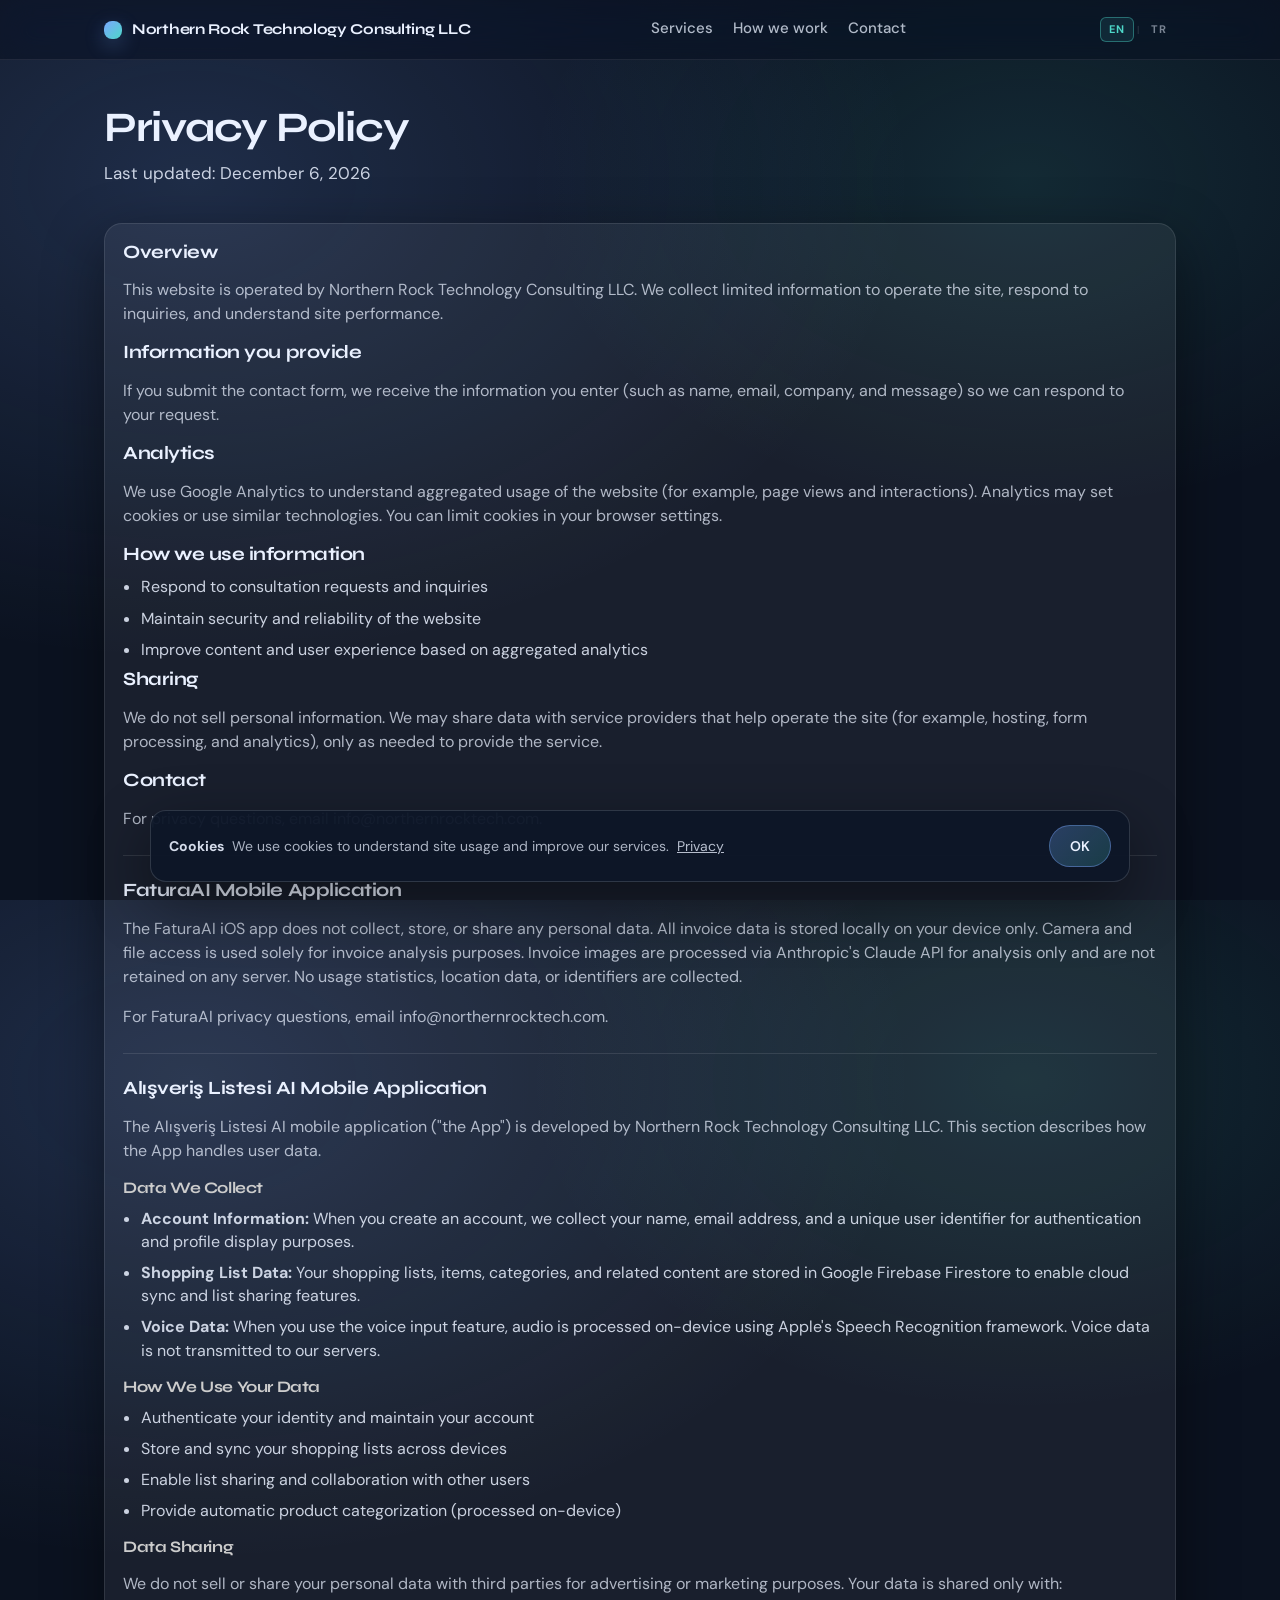
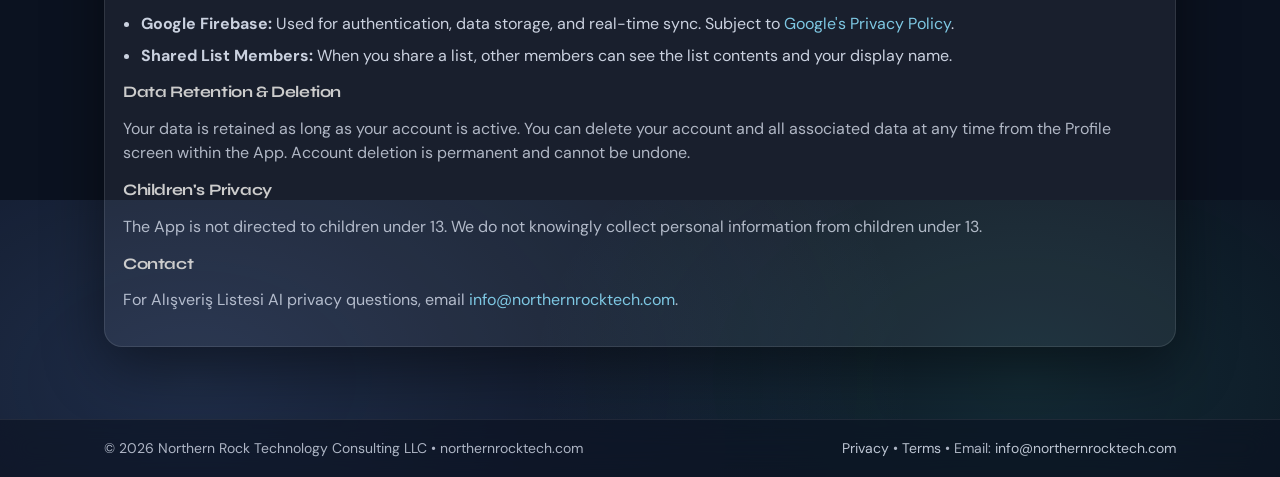
==== commit 8ee8d55e: "Add Alışveriş Listesi AI privacy policy section - Account data collection (name, email, user ID) - S" ====
--- a/privacy.html
+++ b/privacy.html
@@ -78,6 +78,42 @@
         <h3 data-i18n="privacy_h_faturaai">FaturaAI Mobile Application</h3>
         <p class="muted" data-i18n="privacy_faturaai_1">The FaturaAI iOS app does not collect, store, or share any personal data. All invoice data is stored locally on your device only. Camera and file access is used solely for invoice analysis purposes. Invoice images are processed via Anthropic's Claude API for analysis only and are not retained on any server. No usage statistics, location data, or identifiers are collected.</p>
         <p class="muted" data-i18n="privacy_faturaai_2">For FaturaAI privacy questions, email info@northernrocktech.com.</p>
+
+        <hr style="border:none; border-top:1px solid rgba(255,255,255,0.1); margin: 24px 0;" />
+
+        <h3 id="alisveris-listesi-ai">Alışveriş Listesi AI Mobile Application</h3>
+        <p class="muted">The Alışveriş Listesi AI mobile application ("the App") is developed by Northern Rock Technology Consulting LLC. This section describes how the App handles user data.</p>
+
+        <h4 style="color:#ccc; margin-top:16px;">Data We Collect</h4>
+        <ul class="list">
+          <li><strong>Account Information:</strong> When you create an account, we collect your name, email address, and a unique user identifier for authentication and profile display purposes.</li>
+          <li><strong>Shopping List Data:</strong> Your shopping lists, items, categories, and related content are stored in Google Firebase Firestore to enable cloud sync and list sharing features.</li>
+          <li><strong>Voice Data:</strong> When you use the voice input feature, audio is processed on-device using Apple's Speech Recognition framework. Voice data is not transmitted to our servers.</li>
+        </ul>
+
+        <h4 style="color:#ccc; margin-top:16px;">How We Use Your Data</h4>
+        <ul class="list">
+          <li>Authenticate your identity and maintain your account</li>
+          <li>Store and sync your shopping lists across devices</li>
+          <li>Enable list sharing and collaboration with other users</li>
+          <li>Provide automatic product categorization (processed on-device)</li>
+        </ul>
+
+        <h4 style="color:#ccc; margin-top:16px;">Data Sharing</h4>
+        <p class="muted">We do not sell or share your personal data with third parties for advertising or marketing purposes. Your data is shared only with:</p>
+        <ul class="list">
+          <li><strong>Google Firebase:</strong> Used for authentication, data storage, and real-time sync. Subject to <a href="https://firebase.google.com/support/privacy" style="color:#7ec8e3;">Google's Privacy Policy</a>.</li>
+          <li><strong>Shared List Members:</strong> When you share a list, other members can see the list contents and your display name.</li>
+        </ul>
+
+        <h4 style="color:#ccc; margin-top:16px;">Data Retention & Deletion</h4>
+        <p class="muted">Your data is retained as long as your account is active. You can delete your account and all associated data at any time from the Profile screen within the App. Account deletion is permanent and cannot be undone.</p>
+
+        <h4 style="color:#ccc; margin-top:16px;">Children's Privacy</h4>
+        <p class="muted">The App is not directed to children under 13. We do not knowingly collect personal information from children under 13.</p>
+
+        <h4 style="color:#ccc; margin-top:16px;">Contact</h4>
+        <p class="muted">For Alışveriş Listesi AI privacy questions, email <a href="mailto:info@northernrocktech.com" style="color:#7ec8e3;">info@northernrocktech.com</a>.</p>
       </div>
     </section>
   </main>
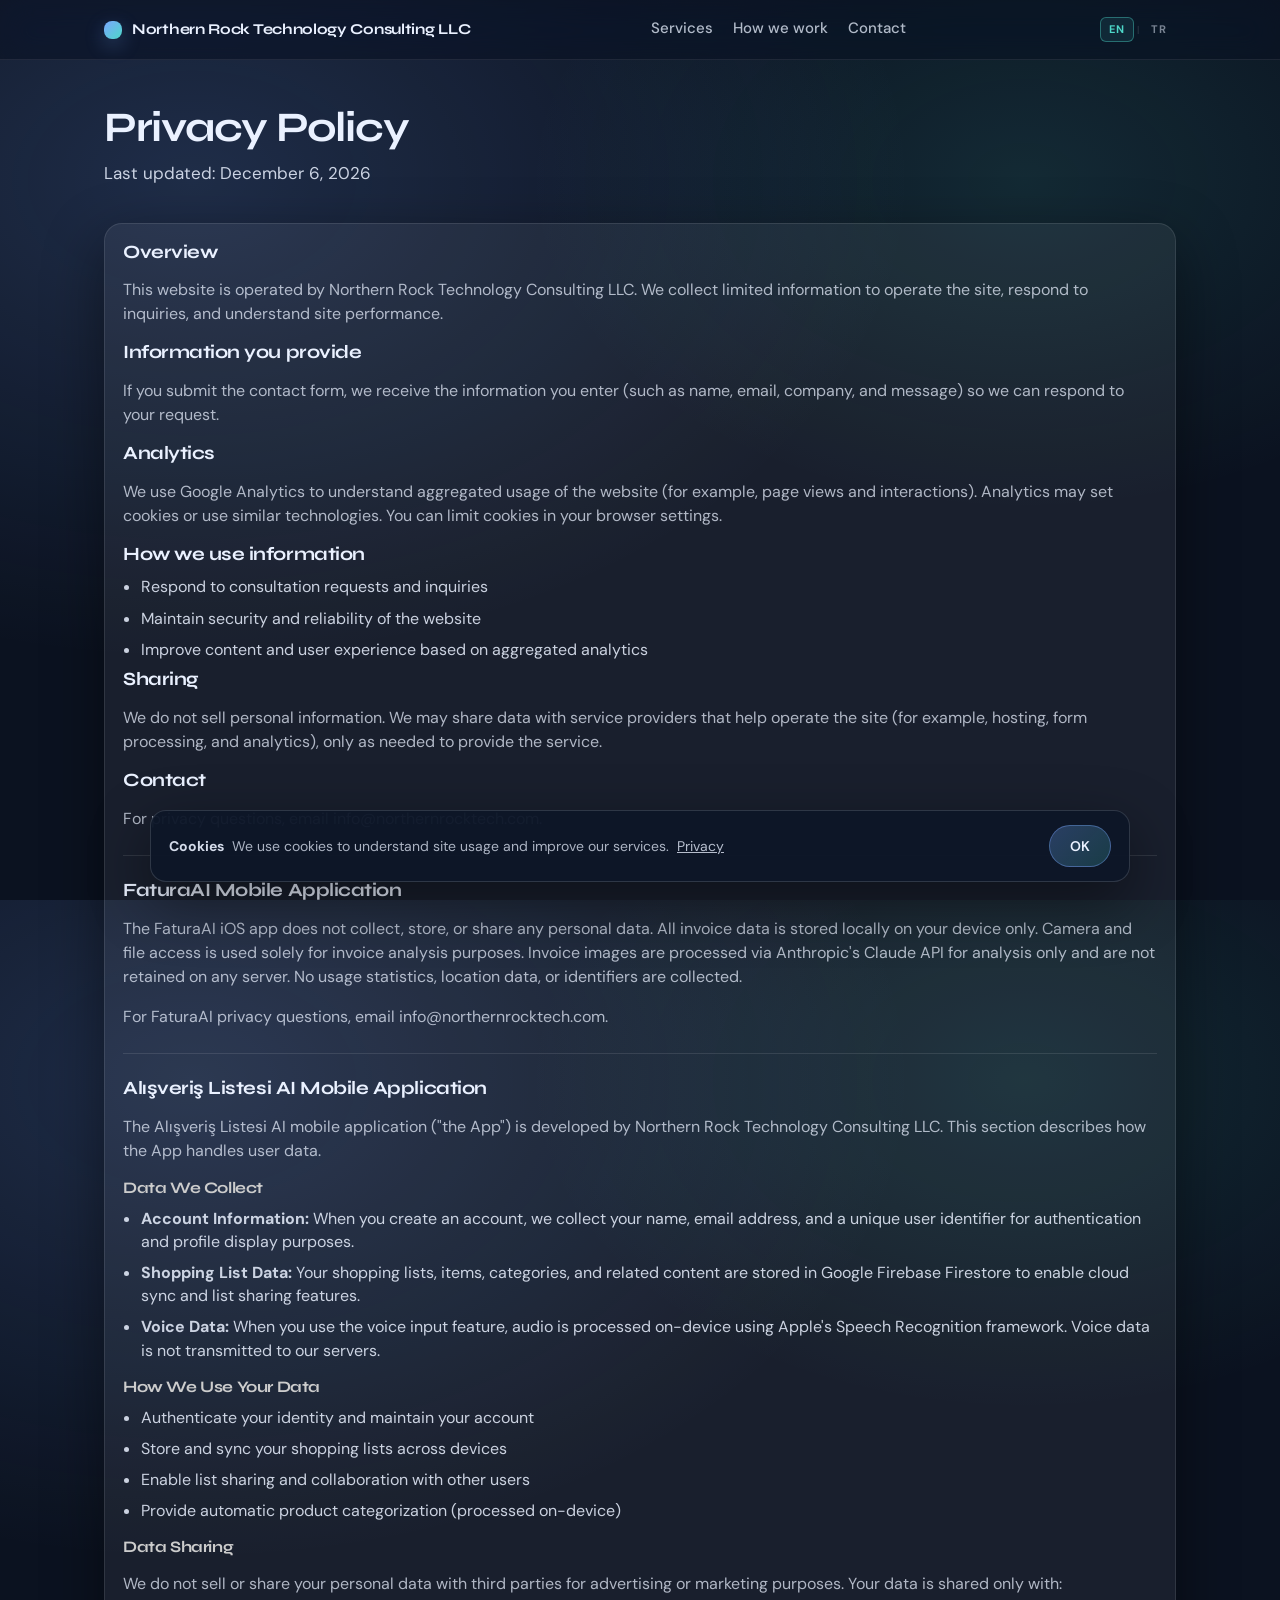
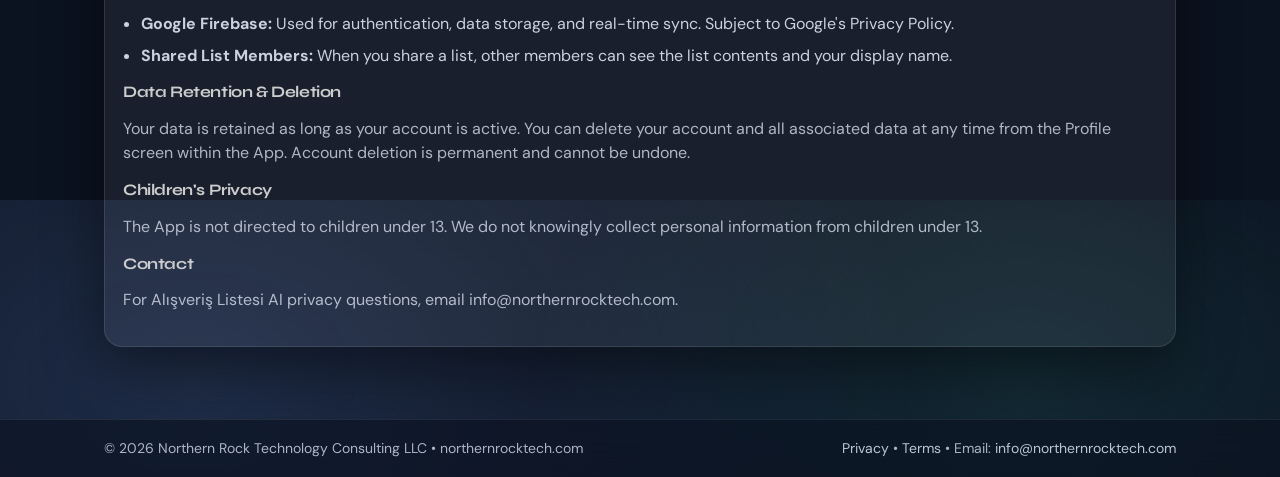
==== commit 20ae663f: "Add i18n support for Alışveriş Listesi AI privacy section - Add data-i18n attributes to all new HTML" ====
--- a/privacy.html
+++ b/privacy.html
@@ -81,39 +81,39 @@
 
         <hr style="border:none; border-top:1px solid rgba(255,255,255,0.1); margin: 24px 0;" />
 
-        <h3 id="alisveris-listesi-ai">Alışveriş Listesi AI Mobile Application</h3>
-        <p class="muted">The Alışveriş Listesi AI mobile application ("the App") is developed by Northern Rock Technology Consulting LLC. This section describes how the App handles user data.</p>
+        <h3 id="alisveris-listesi-ai" data-i18n="privacy_h_alisveris">Alışveriş Listesi AI Mobile Application</h3>
+        <p class="muted" data-i18n="privacy_alisveris_intro">The Alışveriş Listesi AI mobile application ("the App") is developed by Northern Rock Technology Consulting LLC. This section describes how the App handles user data.</p>
 
-        <h4 style="color:#ccc; margin-top:16px;">Data We Collect</h4>
+        <h4 style="color:#ccc; margin-top:16px;" data-i18n="privacy_alisveris_h_collect">Data We Collect</h4>
         <ul class="list">
-          <li><strong>Account Information:</strong> When you create an account, we collect your name, email address, and a unique user identifier for authentication and profile display purposes.</li>
-          <li><strong>Shopping List Data:</strong> Your shopping lists, items, categories, and related content are stored in Google Firebase Firestore to enable cloud sync and list sharing features.</li>
-          <li><strong>Voice Data:</strong> When you use the voice input feature, audio is processed on-device using Apple's Speech Recognition framework. Voice data is not transmitted to our servers.</li>
+          <li data-i18n="privacy_alisveris_collect_1"><strong>Account Information:</strong> When you create an account, we collect your name, email address, and a unique user identifier for authentication and profile display purposes.</li>
+          <li data-i18n="privacy_alisveris_collect_2"><strong>Shopping List Data:</strong> Your shopping lists, items, categories, and related content are stored in Google Firebase Firestore to enable cloud sync and list sharing features.</li>
+          <li data-i18n="privacy_alisveris_collect_3"><strong>Voice Data:</strong> When you use the voice input feature, audio is processed on-device using Apple's Speech Recognition framework. Voice data is not transmitted to our servers.</li>
         </ul>
 
-        <h4 style="color:#ccc; margin-top:16px;">How We Use Your Data</h4>
+        <h4 style="color:#ccc; margin-top:16px;" data-i18n="privacy_alisveris_h_use">How We Use Your Data</h4>
         <ul class="list">
-          <li>Authenticate your identity and maintain your account</li>
-          <li>Store and sync your shopping lists across devices</li>
-          <li>Enable list sharing and collaboration with other users</li>
-          <li>Provide automatic product categorization (processed on-device)</li>
+          <li data-i18n="privacy_alisveris_use_1">Authenticate your identity and maintain your account</li>
+          <li data-i18n="privacy_alisveris_use_2">Store and sync your shopping lists across devices</li>
+          <li data-i18n="privacy_alisveris_use_3">Enable list sharing and collaboration with other users</li>
+          <li data-i18n="privacy_alisveris_use_4">Provide automatic product categorization (processed on-device)</li>
         </ul>
 
-        <h4 style="color:#ccc; margin-top:16px;">Data Sharing</h4>
-        <p class="muted">We do not sell or share your personal data with third parties for advertising or marketing purposes. Your data is shared only with:</p>
+        <h4 style="color:#ccc; margin-top:16px;" data-i18n="privacy_alisveris_h_sharing">Data Sharing</h4>
+        <p class="muted" data-i18n="privacy_alisveris_sharing">We do not sell or share your personal data with third parties for advertising or marketing purposes. Your data is shared only with:</p>
         <ul class="list">
-          <li><strong>Google Firebase:</strong> Used for authentication, data storage, and real-time sync. Subject to <a href="https://firebase.google.com/support/privacy" style="color:#7ec8e3;">Google's Privacy Policy</a>.</li>
-          <li><strong>Shared List Members:</strong> When you share a list, other members can see the list contents and your display name.</li>
+          <li data-i18n="privacy_alisveris_sharing_1"><strong>Google Firebase:</strong> Used for authentication, data storage, and real-time sync. Subject to Google's Privacy Policy.</li>
+          <li data-i18n="privacy_alisveris_sharing_2"><strong>Shared List Members:</strong> When you share a list, other members can see the list contents and your display name.</li>
         </ul>
 
-        <h4 style="color:#ccc; margin-top:16px;">Data Retention & Deletion</h4>
-        <p class="muted">Your data is retained as long as your account is active. You can delete your account and all associated data at any time from the Profile screen within the App. Account deletion is permanent and cannot be undone.</p>
+        <h4 style="color:#ccc; margin-top:16px;" data-i18n="privacy_alisveris_h_retention">Data Retention &amp; Deletion</h4>
+        <p class="muted" data-i18n="privacy_alisveris_retention">Your data is retained as long as your account is active. You can delete your account and all associated data at any time from the Profile screen within the App. Account deletion is permanent and cannot be undone.</p>
 
-        <h4 style="color:#ccc; margin-top:16px;">Children's Privacy</h4>
-        <p class="muted">The App is not directed to children under 13. We do not knowingly collect personal information from children under 13.</p>
+        <h4 style="color:#ccc; margin-top:16px;" data-i18n="privacy_alisveris_h_children">Children's Privacy</h4>
+        <p class="muted" data-i18n="privacy_alisveris_children">The App is not directed to children under 13. We do not knowingly collect personal information from children under 13.</p>
 
-        <h4 style="color:#ccc; margin-top:16px;">Contact</h4>
-        <p class="muted">For Alışveriş Listesi AI privacy questions, email <a href="mailto:info@northernrocktech.com" style="color:#7ec8e3;">info@northernrocktech.com</a>.</p>
+        <h4 style="color:#ccc; margin-top:16px;" data-i18n="privacy_alisveris_h_contact">Contact</h4>
+        <p class="muted"><span data-i18n="privacy_alisveris_contact">For Alışveriş Listesi AI privacy questions, email info@northernrocktech.com.</span></p>
       </div>
     </section>
   </main>
